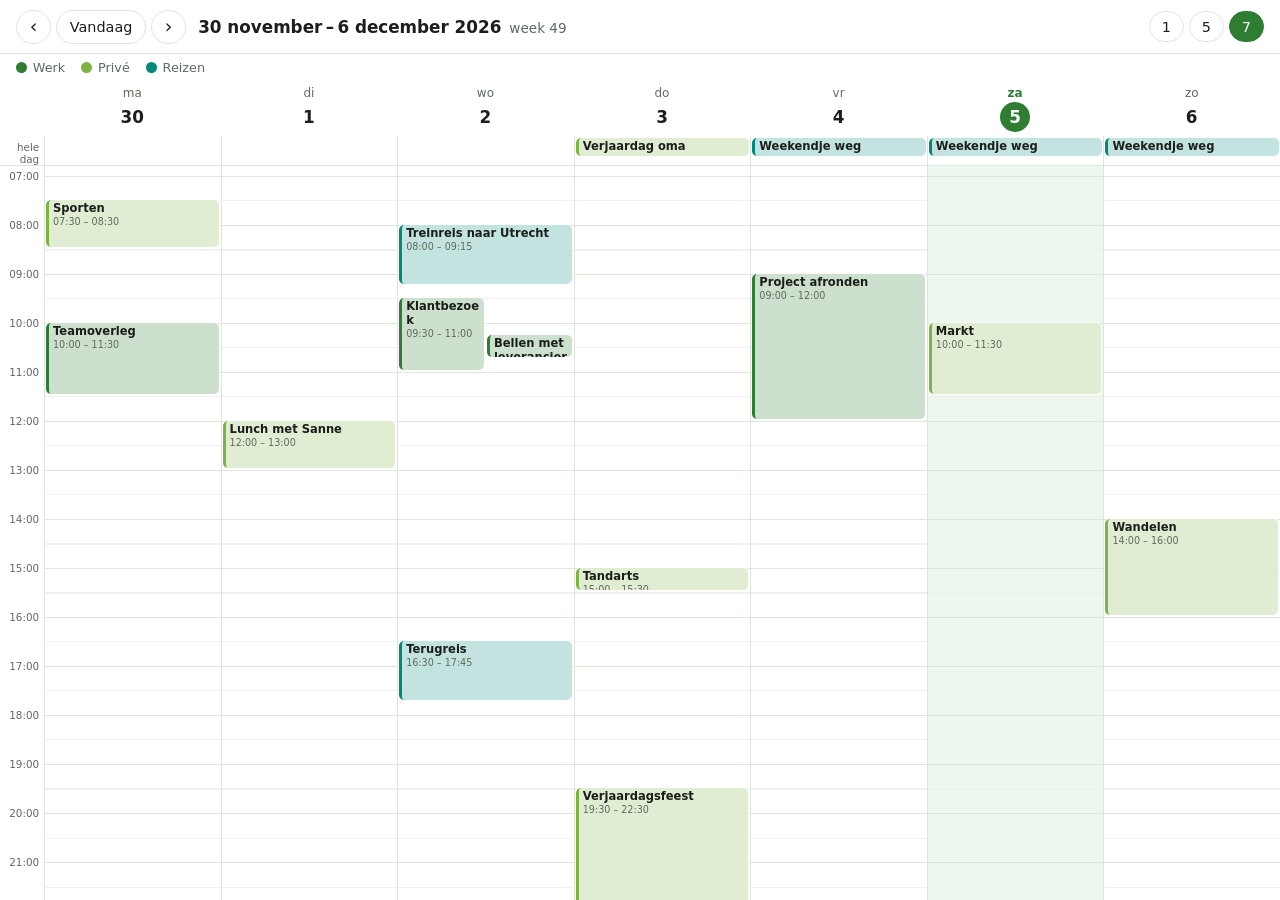
==== index.html @ a8909e8d "Eerste versie: weekweergave met voorbeeldafspraken Co-Authored-By: Claude Opus 5.5 <noreply@anthropi" ====
<!doctype html>
<html lang="nl">
<head>
  <meta charset="utf-8">
  <meta name="viewport" content="width=device-width, initial-scale=1, viewport-fit=cover">
  <title>Mijn Agenda</title>
  <meta name="theme-color" content="#2e7d32" media="(prefers-color-scheme: light)">
  <meta name="theme-color" content="#121512" media="(prefers-color-scheme: dark)">
  <link rel="stylesheet" href="style.css">
</head>
<body>
  <!-- Bovenbalk: navigatie, periode en keuze voor het aantal dagen -->
  <header class="balk">
    <div class="navigatie">
      <button id="vorige" class="knop rond" aria-label="Vorige">&#8249;</button>
      <button id="vandaag" class="knop">Vandaag</button>
      <button id="volgende" class="knop rond" aria-label="Volgende">&#8250;</button>
    </div>
    <div class="periode">
      <h1 id="periode-tekst"></h1>
      <span id="weeknummer"></span>
    </div>
    <div class="weergave" role="group" aria-label="Aantal dagen">
      <button class="knop" data-dagen="1">1</button>
      <button class="knop" data-dagen="5">5</button>
      <button class="knop" data-dagen="7">7</button>
    </div>
  </header>

  <!-- Legenda met de kleuren per categorie -->
  <div id="legenda" class="legenda"></div>

  <!-- Hier tekent app.js de agenda -->
  <main id="agenda"></main>

  <!-- Venster met de details van een afspraak -->
  <dialog id="details">
    <div class="details-kop">
      <span id="details-kleur" class="bolletje"></span>
      <h2 id="details-titel"></h2>
    </div>
    <p id="details-tijd"></p>
    <p id="details-locatie"></p>
    <p id="details-categorie"></p>
    <form method="dialog">
      <button class="knop">Sluiten</button>
    </form>
  </dialog>

  <script src="app.js"></script>
</body>
</html>
---- style.css ----
/* ===== Kleuren (licht) ===== */
:root {
  --groen: #2e7d32;
  --groen-tekst: #ffffff;
  --achtergrond: #ffffff;
  --vlak: #f3f7f3;
  --tekst: #1b1f1b;
  --zacht: #5f6b5f;
  --lijn: #dde5dd;
  --lijn-half: #eef2ee;
  --vandaag: #edf7ee;
  --nu: #d32f2f;
  --tijdbreedte: 2.75rem;
  --uur: 48px; /* hoogte van één uur, app.js past dit aan het scherm aan */
}

/* ===== Kleuren (donker), volgt de instelling van de telefoon ===== */
@media (prefers-color-scheme: dark) {
  :root {
    --groen: #66bb6a;
    --groen-tekst: #0d1f0e;
    --achtergrond: #121512;
    --vlak: #1a1f1a;
    --tekst: #e6ebe6;
    --zacht: #9aa69a;
    --lijn: #2b332b;
    --lijn-half: #1e241e;
    --vandaag: #182a1a;
    --nu: #ef5350;
  }
}

* { box-sizing: border-box; }

html, body { margin: 0; height: 100%; }

body {
  display: flex;
  flex-direction: column;
  height: 100dvh;
  font-family: system-ui, -apple-system, "Segoe UI", Roboto, sans-serif;
  background: var(--achtergrond);
  color: var(--tekst);
}

/* ===== Knoppen ===== */
.knop {
  font: inherit;
  font-size: .9rem;
  padding: .4rem .8rem;
  border: 1px solid var(--lijn);
  border-radius: 999px;
  background: var(--achtergrond);
  color: var(--tekst);
  cursor: pointer;
}
.knop:hover { background: var(--vlak); }
.knop.rond { width: 2.2rem; padding: .4rem 0; font-size: 1.2rem; line-height: 1; }
.knop.actief { background: var(--groen); color: var(--groen-tekst); border-color: var(--groen); }

/* ===== Bovenbalk ===== */
.balk {
  display: flex;
  flex-wrap: wrap;
  align-items: center;
  gap: .5rem .75rem;
  padding: .6rem 1rem;
  border-bottom: 1px solid var(--lijn);
}
.navigatie, .weergave { display: flex; gap: .3rem; }
.weergave .knop { min-width: 2.2rem; padding-inline: .6rem; }
.periode { flex: 1; min-width: 0; display: flex; align-items: baseline; gap: .5rem; }
.periode h1 {
  margin: 0;
  font-size: 1.05rem;
  font-weight: 600;
  white-space: nowrap;
  overflow: hidden;
  text-overflow: ellipsis;
}
#weeknummer { color: var(--zacht); font-size: .85rem; white-space: nowrap; }

/* ===== Legenda ===== */
.legenda {
  display: flex;
  gap: 1rem;
  padding: .35rem 1rem;
  font-size: .8rem;
  color: var(--zacht);
}
.legenda span { display: inline-flex; align-items: center; gap: .35rem; }
.bolletje { width: .7rem; height: .7rem; border-radius: 50%; background: var(--kleur); flex: none; }

/* ===== Agenda: de scrollbare ruimte ===== */
#agenda { flex: 1; overflow-y: auto; position: relative; }

/* Kop en raster delen dezelfde kolommen: tijden + één kolom per dag */
.kop, .raster {
  display: grid;
  grid-template-columns: var(--tijdbreedte) repeat(var(--dagen), minmax(0, 1fr));
}

/* De kop (dagen + hele-dag-strook) blijft bovenaan staan tijdens scrollen */
.kop {
  position: sticky;
  top: 0;
  z-index: 3;
  background: var(--achtergrond);
  border-bottom: 1px solid var(--lijn);
}
.dagnaam {
  text-align: center;
  padding: .35rem 0 .25rem;
  font-size: .75rem;
  color: var(--zacht);
  text-transform: lowercase;
}
.dagnaam b {
  display: block;
  margin: .1rem auto 0;
  width: 1.9rem;
  height: 1.9rem;
  line-height: 1.9rem;
  border-radius: 50%;
  font-size: 1.05rem;
  color: var(--tekst);
}
.dagnaam.vandaag { color: var(--groen); font-weight: 600; }
.dagnaam.vandaag b { background: var(--groen); color: var(--groen-tekst); }

.hoek { font-size: .65rem; color: var(--zacht); text-align: right; padding: .3rem .3rem 0 0; }

.heledag {
  min-height: 1.6rem;
  padding: 2px 1px;
  border-left: 1px solid var(--lijn);
  display: flex;
  flex-direction: column;
  gap: 2px;
  min-width: 0;
}

/* ===== Het raster met de uren ===== */
.raster { height: calc(24 * var(--uur)); }
.tijden { position: relative; }
.tijd {
  position: absolute;
  right: .3rem;
  transform: translateY(-50%);
  font-size: .65rem;
  color: var(--zacht);
}
.dag {
  position: relative;
  border-left: 1px solid var(--lijn);
  /* hele uren als lijn, halve uren als lichtere lijn */
  background-image:
    repeating-linear-gradient(to bottom, var(--lijn) 0 1px, transparent 1px var(--uur)),
    repeating-linear-gradient(to bottom, transparent 0 calc(var(--uur) / 2), var(--lijn-half) calc(var(--uur) / 2) calc(var(--uur) / 2 + 1px), transparent calc(var(--uur) / 2 + 1px) var(--uur));
}
.dag.vandaag { background-color: var(--vandaag); }

/* Rode lijn voor het huidige tijdstip */
.nu {
  position: absolute;
  left: 0;
  right: 0;
  height: 2px;
  background: var(--nu);
  z-index: 2;
  pointer-events: none;
}
.nu::before {
  content: "";
  position: absolute;
  left: -5px;
  top: -4px;
  width: 10px;
  height: 10px;
  border-radius: 50%;
  background: var(--nu);
}

/* ===== Afspraken ===== */
.afspraak {
  font: inherit;
  text-align: left;
  border: 0;
  border-left: 3px solid var(--kleur);
  border-radius: 5px;
  background: color-mix(in srgb, var(--kleur) 24%, var(--achtergrond));
  color: var(--tekst);
  font-size: .72rem;
  line-height: 1.2;
  padding: 2px 4px;
  overflow: hidden;
  cursor: pointer;
  min-width: 0;
  display: flex;
  flex-direction: column;
  justify-content: flex-start;
  hyphens: auto;
}
.afspraak:hover { background: color-mix(in srgb, var(--kleur) 38%, var(--achtergrond)); }
.afspraak strong { display: block; font-weight: 600; overflow-wrap: anywhere; }
.afspraak small { display: block; color: var(--zacht); }

.raster .afspraak {
  position: absolute;
  z-index: 1;
  box-shadow: 0 0 0 1px var(--achtergrond); /* dun randje tussen afspraken naast elkaar */
}

.heledag .afspraak {
  white-space: nowrap;
  text-overflow: ellipsis;
  font-weight: 600;
}

/* ===== Venster met details ===== */
dialog {
  border: 0;
  border-radius: 14px;
  padding: 1.2rem 1.4rem;
  width: min(92vw, 24rem);
  background: var(--achtergrond);
  color: var(--tekst);
  box-shadow: 0 10px 40px rgba(0, 0, 0, .3);
}
dialog::backdrop { background: rgba(0, 0, 0, .35); }
.details-kop { display: flex; align-items: center; gap: .6rem; }
.details-kop .bolletje { width: .9rem; height: .9rem; }
dialog h2 { margin: 0; font-size: 1.15rem; }
dialog p { margin: .5rem 0; color: var(--zacht); }
dialog p:empty { display: none; }
dialog form { text-align: right; margin-top: 1rem; }

/* ===== Smalle schermen (telefoon) ===== */
@media (max-width: 600px) {
  .balk { padding: .5rem .6rem; }
  .periode { order: 3; flex-basis: 100%; }
  .weergave { margin-left: auto; }
  .legenda { padding: .25rem .6rem; }
  :root { --tijdbreedte: 2.3rem; }
  .afspraak { font-size: .66rem; padding: 1px 2px; }
}
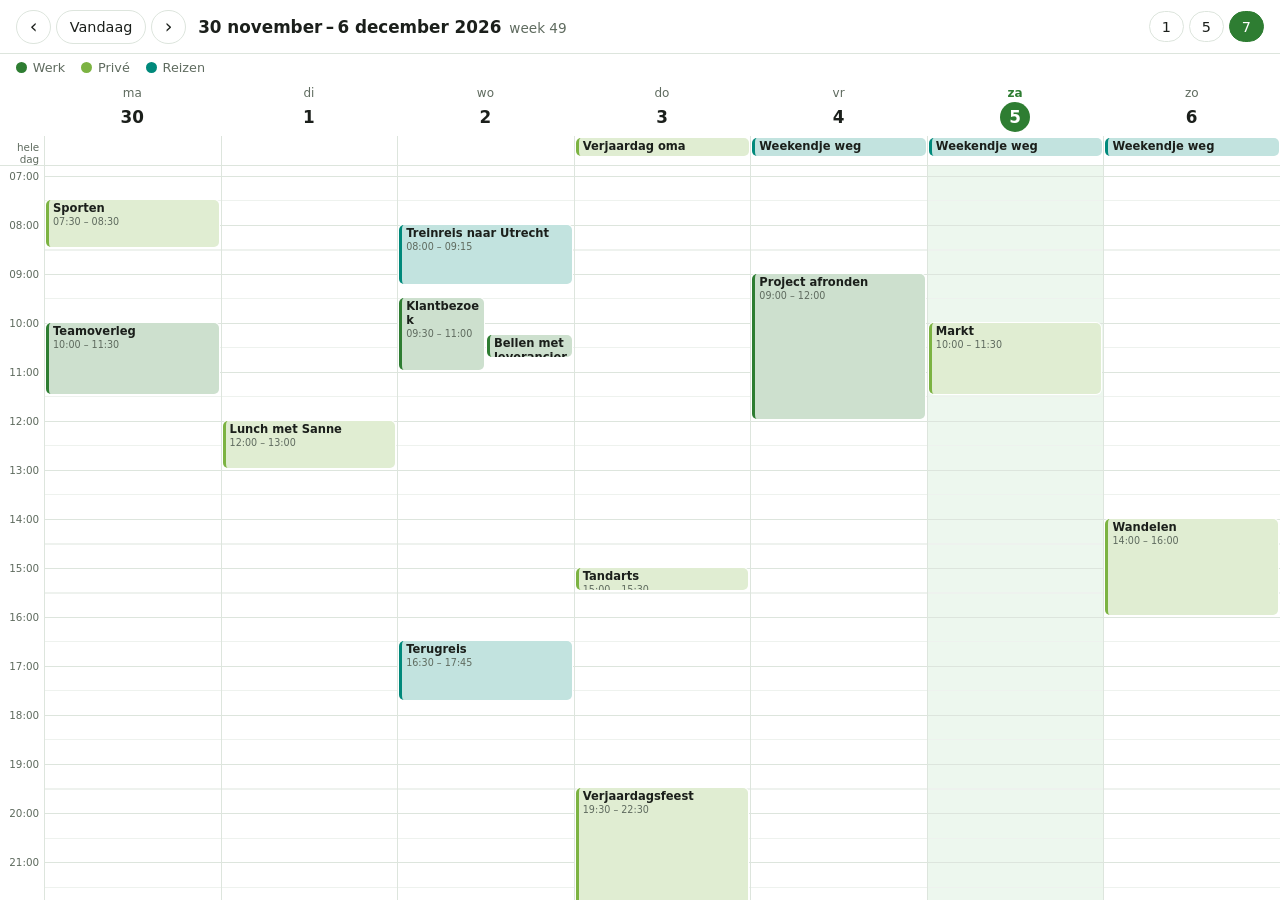
==== commit c16d6c2b: "App installeerbaar gemaakt (PWA) met groen icoon Co-Authored-By: Claude Opus 5.5 <noreply@anthropic." ====
--- a/index.html
+++ b/index.html
@@ -7,6 +7,9 @@
   <meta name="theme-color" content="#2e7d32" media="(prefers-color-scheme: light)">
   <meta name="theme-color" content="#121512" media="(prefers-color-scheme: dark)">
   <link rel="stylesheet" href="style.css">
+  <link rel="manifest" href="manifest.webmanifest">
+  <link rel="icon" href="iconen/icoon.svg" type="image/svg+xml">
+  <link rel="apple-touch-icon" href="iconen/apple-touch-icon.png">
 </head>
 <body>
   <!-- Bovenbalk: navigatie, periode en keuze voor het aantal dagen -->
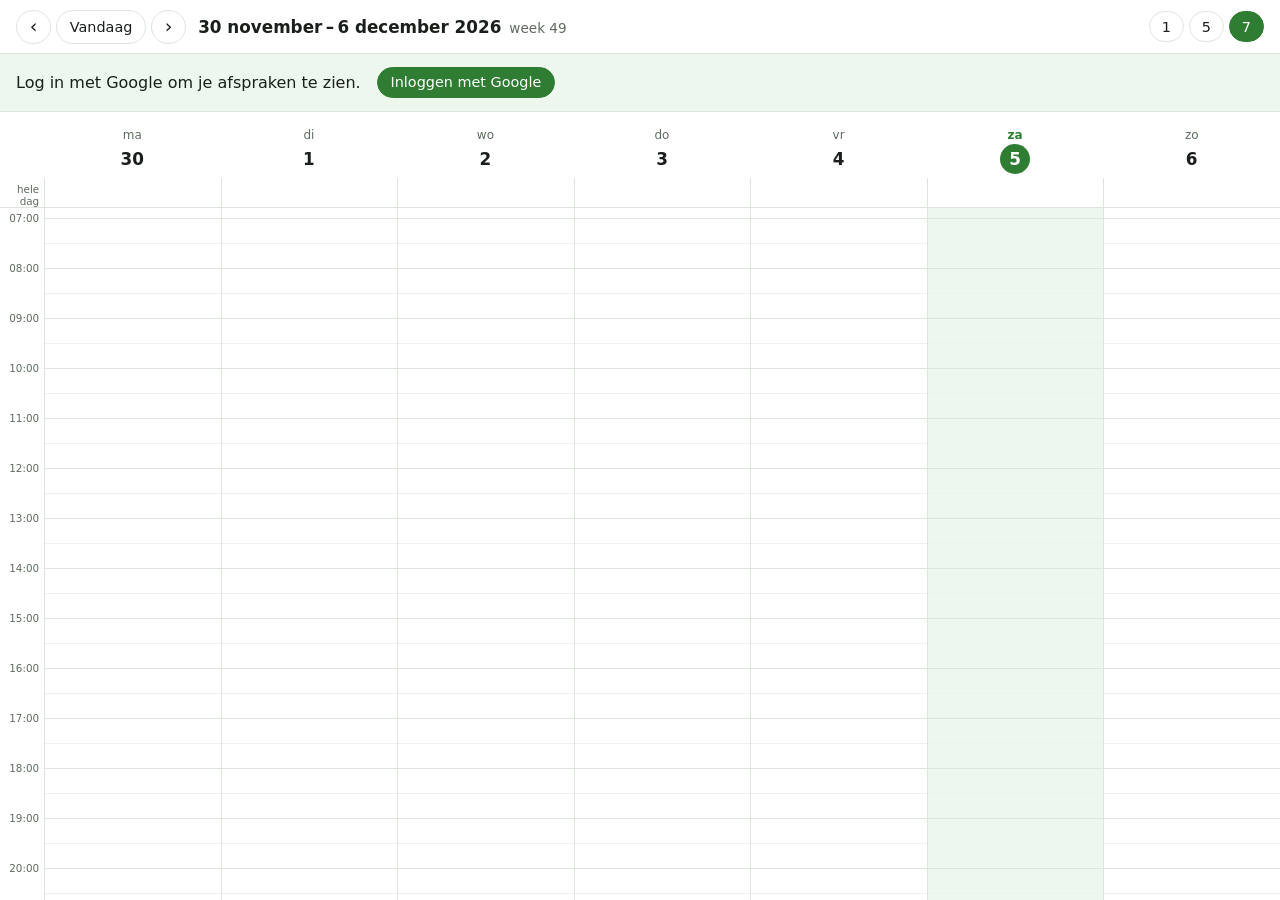
==== commit d240f713: "Inloggen met Google en afspraken uit Google Agenda tonen Co-Authored-By: Claude Opus 5.5 <noreply@an" ====
--- a/index.html
+++ b/index.html
@@ -30,8 +30,19 @@
     </div>
   </header>
 
-  <!-- Legenda met de kleuren per categorie -->
-  <div id="legenda" class="legenda"></div>
+  <!-- Verschijnt als je (nog) niet bent ingelogd -->
+  <div id="inlogbalk" class="inlogbalk" hidden>
+    <p>Log in met Google om je afspraken te zien.</p>
+    <button id="inloggen" class="knop actief">Inloggen met Google</button>
+    <p id="inlogmelding" class="melding"></p>
+  </div>
+
+  <!-- Legenda met je agenda's, laadstatus en uitlogknop -->
+  <div class="legenda">
+    <div id="legenda-agendas" class="legenda-agendas"></div>
+    <span id="status" class="status"></span>
+    <button id="uitloggen" class="tekstknop" hidden>Uitloggen</button>
+  </div>
 
   <!-- Hier tekent app.js de agenda -->
   <main id="agenda"></main>
@@ -44,12 +55,14 @@
     </div>
     <p id="details-tijd"></p>
     <p id="details-locatie"></p>
-    <p id="details-categorie"></p>
+    <p id="details-agenda"></p>
     <form method="dialog">
       <button class="knop">Sluiten</button>
     </form>
   </dialog>
 
+  <script src="https://accounts.google.com/gsi/client" async></script>
+  <script src="google.js"></script>
   <script src="app.js"></script>
 </body>
 </html>
--- a/style.css
+++ b/style.css
@@ -80,15 +80,42 @@
 }
 #weeknummer { color: var(--zacht); font-size: .85rem; white-space: nowrap; }
 
+/* ===== Inlogbalk ===== */
+.inlogbalk {
+  display: flex;
+  flex-wrap: wrap;
+  align-items: center;
+  gap: .5rem 1rem;
+  padding: .8rem 1rem;
+  background: var(--vandaag);
+  border-bottom: 1px solid var(--lijn);
+}
+.inlogbalk[hidden] { display: none; }
+.inlogbalk p { margin: 0; }
+.melding { color: var(--nu); font-size: .85rem; }
+.melding:empty { display: none; }
+
 /* ===== Legenda ===== */
 .legenda {
   display: flex;
-  gap: 1rem;
+  align-items: center;
+  gap: .5rem 1rem;
   padding: .35rem 1rem;
   font-size: .8rem;
   color: var(--zacht);
 }
-.legenda span { display: inline-flex; align-items: center; gap: .35rem; }
+.legenda-agendas { display: flex; flex-wrap: wrap; gap: .25rem 1rem; flex: 1; min-width: 0; }
+.legenda-agendas span { display: inline-flex; align-items: center; gap: .35rem; }
+.status.fout { color: var(--nu); }
+.tekstknop {
+  font: inherit;
+  background: none;
+  border: 0;
+  padding: 0;
+  color: var(--groen);
+  cursor: pointer;
+  text-decoration: underline;
+}
 .bolletje { width: .7rem; height: .7rem; border-radius: 50%; background: var(--kleur); flex: none; }
 
 /* ===== Agenda: de scrollbare ruimte ===== */
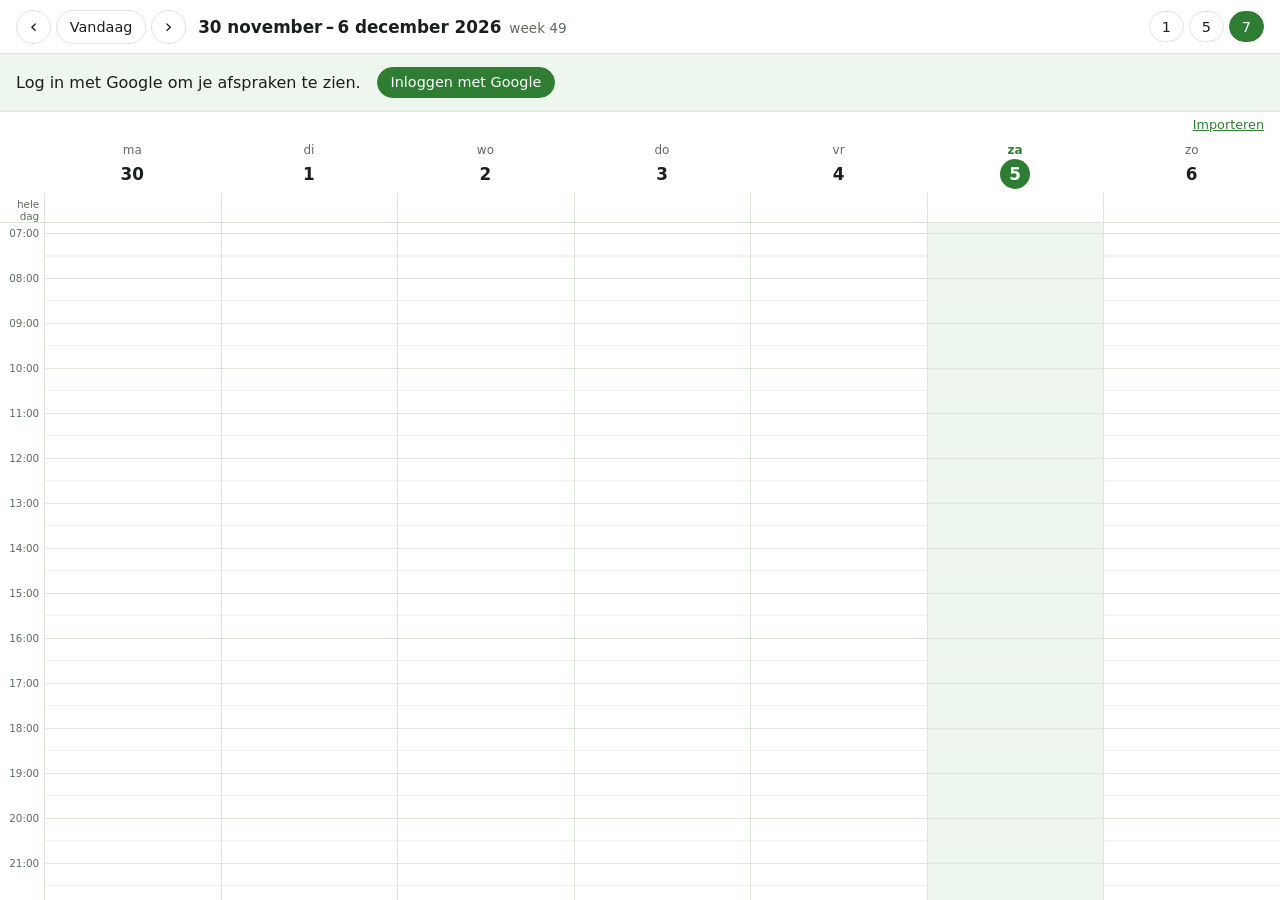
==== commit 95e259ca: "Importeerhulp ronde 1: overzicht van het Outlook .ics-bestand Co-Authored-By: Claude Opus 5.5 <norep" ====
--- a/index.html
+++ b/index.html
@@ -41,6 +41,7 @@
   <div class="legenda">
     <div id="legenda-agendas" class="legenda-agendas"></div>
     <span id="status" class="status"></span>
+    <a href="importeren.html" class="tekstknop">Importeren</a>
     <button id="uitloggen" class="tekstknop" hidden>Uitloggen</button>
   </div>
 
--- a/style.css
+++ b/style.css
@@ -271,3 +271,25 @@
   :root { --tijdbreedte: 2.3rem; }
   .afspraak { font-size: .66rem; padding: 1px 2px; }
 }
+
+/* ===== Importeerpagina ===== */
+body.pagina { display: block; height: auto; }
+a.knop { text-decoration: none; }
+.inhoud { max-width: 52rem; margin: 0 auto; padding: 1rem; }
+.inhoud h2 { font-size: 1.15rem; margin: 1rem 0 .5rem; }
+.inhoud h3 { font-size: 1rem; margin: 1.5rem 0 .25rem; }
+.zacht { color: var(--zacht); font-size: .9rem; }
+.bestandknop { display: inline-block; margin: .5rem 0; }
+.bestandknop input { display: none; }
+.voortgang { height: .6rem; border-radius: 999px; background: var(--vlak); overflow: hidden; margin: .75rem 0; }
+.voortgang[hidden] { display: none; }
+#voortgang-balk { height: 100%; width: 0; background: var(--groen); transition: width .2s; }
+.kaarten { display: grid; grid-template-columns: repeat(auto-fill, minmax(9rem, 1fr)); gap: .6rem; }
+.kaart { background: var(--vlak); border-radius: 12px; padding: .7rem .8rem; }
+.kaart b { display: block; font-size: 1.3rem; }
+.kaart span { color: var(--zacht); font-size: .8rem; }
+.tabel-ruimte { overflow-x: auto; }
+.inhoud table { border-collapse: collapse; font-size: .85rem; min-width: 100%; }
+.inhoud th, .inhoud td { padding: .35rem .6rem; border-bottom: 1px solid var(--lijn); text-align: right; white-space: nowrap; }
+.inhoud th:first-child, .inhoud td:first-child { text-align: left; }
+.inhoud th { color: var(--zacht); font-weight: 600; }
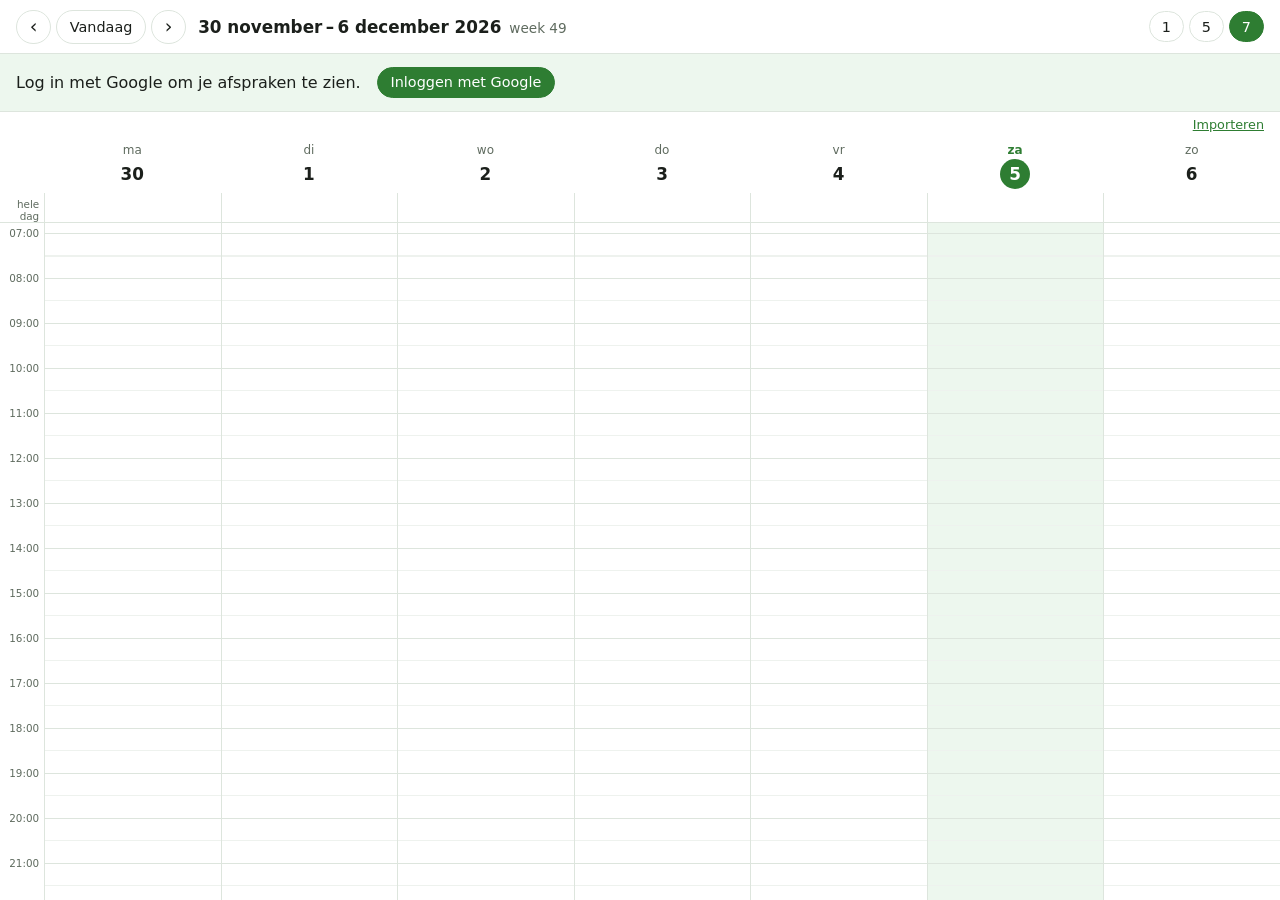
==== commit aeb4be3a: "Bezet en vrij zichtbaar: geblokte dagen gestreept, vrije afspraken licht met rand Co-Authored-By: Cl" ====
--- a/index.html
+++ b/index.html
@@ -57,6 +57,7 @@
     <p id="details-tijd"></p>
     <p id="details-locatie"></p>
     <p id="details-agenda"></p>
+    <p id="details-status"></p>
     <form method="dialog">
       <button class="knop">Sluiten</button>
     </form>
--- a/style.css
+++ b/style.css
@@ -242,6 +242,34 @@
   white-space: nowrap;
   text-overflow: ellipsis;
   font-weight: 600;
+  display: block;
+}
+
+/* Bezet, hele dag: vol gekleurd blok */
+.heledag .afspraak:not(.vrij) {
+  background: var(--kleur);
+  color: var(--tekstkleur, #fff);
+}
+.heledag .afspraak:not(.vrij):hover { filter: brightness(1.08); }
+
+/* Vrij (alleen ter herinnering): lichte achtergrond met gekleurd randje */
+.afspraak.vrij,
+.afspraak.vrij:hover {
+  background: var(--achtergrond);
+  box-shadow: inset 0 0 0 1px var(--kleur);
+}
+.afspraak.vrij:hover { background: color-mix(in srgb, var(--kleur) 10%, var(--achtergrond)); }
+.raster .afspraak.vrij { box-shadow: inset 0 0 0 1px var(--kleur), 0 0 0 1px var(--achtergrond); }
+
+/* Dag die geblokt is door een hele-dag-afspraak op "bezet": schuine strepen */
+.dag.geblokt::before {
+  content: "";
+  position: absolute;
+  inset: 0;
+  pointer-events: none;
+  background: repeating-linear-gradient(135deg,
+    color-mix(in srgb, var(--kleur) 16%, transparent) 0 6px,
+    transparent 6px 14px);
 }
 
 /* ===== Venster met details ===== */
@@ -283,7 +311,12 @@
 .bestandknop input { display: none; }
 .voortgang { height: .6rem; border-radius: 999px; background: var(--vlak); overflow: hidden; margin: .75rem 0; }
 .voortgang[hidden] { display: none; }
-#voortgang-balk { height: 100%; width: 0; background: var(--groen); transition: width .2s; }
+.voortgang > div { height: 100%; width: 0; background: var(--groen); transition: width .2s; }
+.uitleg { padding-left: 1.2rem; }
+.uitleg li { margin: .25rem 0; }
+#vanaf { font: inherit; padding: .3rem .5rem; margin-left: .4rem; border: 1px solid var(--lijn); border-radius: 8px; background: var(--achtergrond); color: var(--tekst); }
+#start { margin-top: .5rem; }
+#start:disabled { opacity: .5; cursor: default; }
 .kaarten { display: grid; grid-template-columns: repeat(auto-fill, minmax(9rem, 1fr)); gap: .6rem; }
 .kaart { background: var(--vlak); border-radius: 12px; padding: .7rem .8rem; }
 .kaart b { display: block; font-size: 1.3rem; }
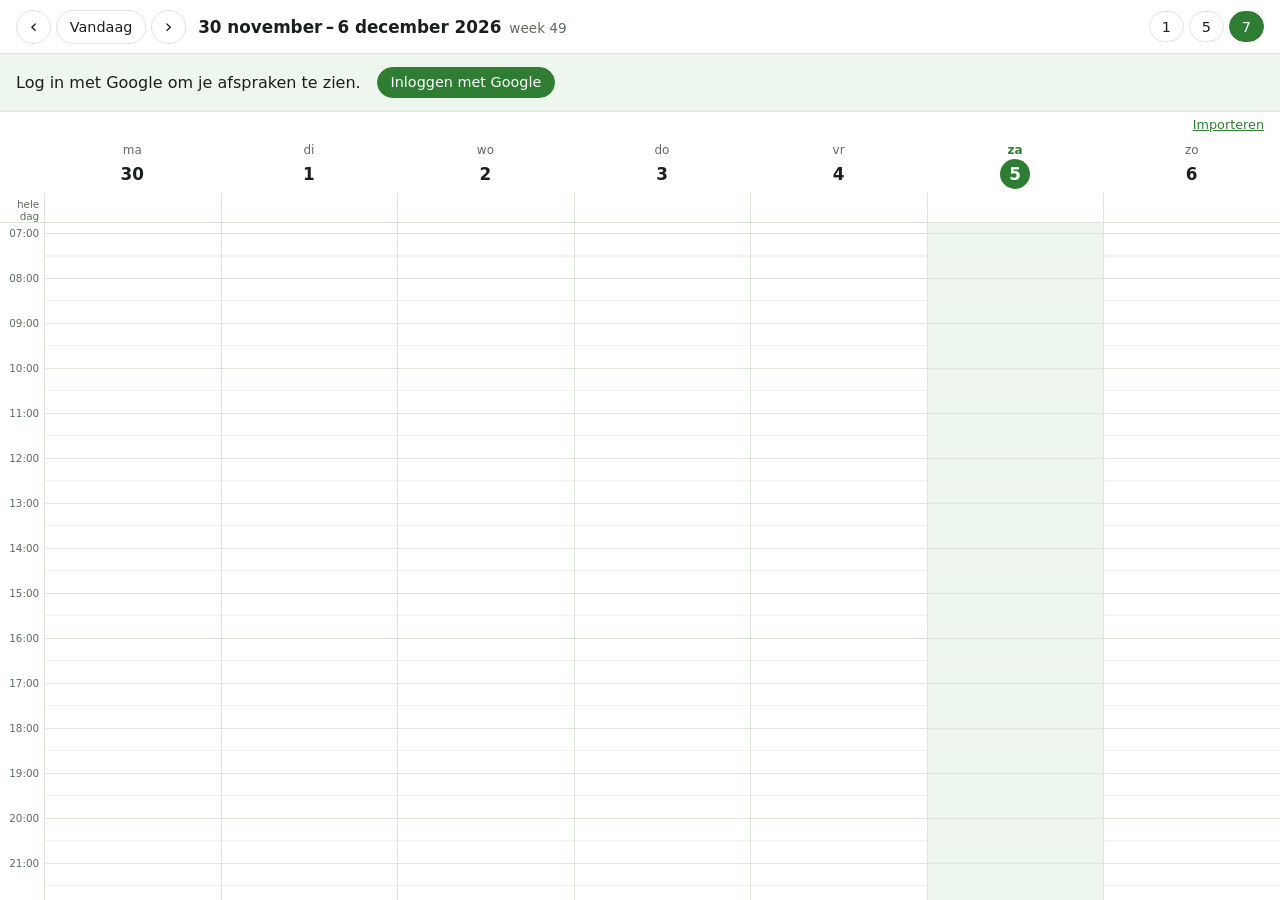
==== commit 5084921c: "Afspraken toevoegen, aanpassen en verwijderen vanuit de app Co-Authored-By: Claude Opus 5.5 <noreply" ====
--- a/index.html
+++ b/index.html
@@ -48,6 +48,9 @@
   <!-- Hier tekent app.js de agenda -->
   <main id="agenda"></main>
 
+  <!-- Knop om een nieuwe afspraak te maken -->
+  <button id="nieuw" class="plusknop" aria-label="Nieuwe afspraak" hidden>+</button>
+
   <!-- Venster met de details van een afspraak -->
   <dialog id="details">
     <div class="details-kop">
@@ -55,16 +58,104 @@
       <h2 id="details-titel"></h2>
     </div>
     <p id="details-tijd"></p>
+    <p id="details-herhaling"></p>
     <p id="details-locatie"></p>
     <p id="details-agenda"></p>
     <p id="details-status"></p>
-    <form method="dialog">
-      <button class="knop">Sluiten</button>
+    <p id="details-notitie" class="notitie"></p>
+    <div class="knoppen">
+      <button id="details-verwijderen" class="knop gevaar">Verwijderen</button>
+      <button id="details-bewerken" class="knop">Bewerken</button>
+      <button id="details-sluiten" class="knop actief">Sluiten</button>
+    </div>
+  </dialog>
+
+  <!-- Formulier voor een nieuwe of aangepaste afspraak -->
+  <dialog id="formulier" class="formulier">
+    <form id="afspraak-formulier" novalidate>
+      <h2 id="formulier-titel">Nieuwe afspraak</h2>
+
+      <label class="veld">Titel
+        <input id="f-titel" type="text" autocomplete="off" required>
+      </label>
+
+      <label class="schakel">
+        <input id="f-heledag" type="checkbox"> Hele dag
+      </label>
+
+      <div class="rij">
+        <label class="veld">Begin
+          <input id="f-startdatum" type="date" required>
+        </label>
+        <label class="veld tijdveld">&nbsp;
+          <input id="f-starttijd" type="time" step="300">
+        </label>
+      </div>
+      <div class="rij">
+        <label class="veld">Eind
+          <input id="f-einddatum" type="date" required>
+        </label>
+        <label class="veld tijdveld">&nbsp;
+          <input id="f-eindtijd" type="time" step="300">
+        </label>
+      </div>
+
+      <div class="rij">
+        <label class="veld">Agenda
+          <select id="f-agenda"></select>
+        </label>
+        <label class="veld">Weergeven als
+          <select id="f-status">
+            <option value="bezet">Bezet</option>
+            <option value="vrij">Vrij</option>
+          </select>
+        </label>
+      </div>
+
+      <div class="rij">
+        <label class="veld">Herhalen
+          <select id="f-herhaling">
+            <option value="geen">Niet</option>
+            <option value="dagelijks">Elke dag</option>
+            <option value="werkdagen">Elke werkdag (ma–vr)</option>
+            <option value="wekelijks">Elke week</option>
+            <option value="maandelijks">Elke maand</option>
+            <option value="jaarlijks">Elk jaar</option>
+            <option value="anders" hidden>Zoals ingesteld in Google</option>
+          </select>
+        </label>
+        <label class="veld" id="f-tot-veld">Tot en met (optioneel)
+          <input id="f-tot" type="date">
+        </label>
+      </div>
+
+      <label class="veld">Locatie
+        <input id="f-locatie" type="text" autocomplete="off">
+      </label>
+
+      <label class="veld">Notitie
+        <textarea id="f-notitie" rows="3"></textarea>
+      </label>
+
+      <p id="f-melding" class="melding"></p>
+
+      <div class="knoppen">
+        <button type="button" id="f-annuleren" class="knop">Annuleren</button>
+        <button type="submit" id="f-opslaan" class="knop actief">Opslaan</button>
+      </div>
     </form>
+  </dialog>
+
+  <!-- Vraagvenster, bijv. "Weet je het zeker?" of "Alleen deze keer of alle keren?" -->
+  <dialog id="vraag">
+    <h2 id="vraag-titel"></h2>
+    <p id="vraag-tekst"></p>
+    <div id="vraag-knoppen" class="knoppen"></div>
   </dialog>
 
   <script src="https://accounts.google.com/gsi/client" async></script>
   <script src="google.js"></script>
   <script src="app.js"></script>
+  <script src="bewerken.js"></script>
 </body>
 </html>
--- a/style.css
+++ b/style.css
@@ -1,5 +1,6 @@
 /* ===== Kleuren (licht) ===== */
 :root {
+  color-scheme: light dark; /* knoppen van de browser zelf (datum, vinkje) volgen licht/donker */
   --groen: #2e7d32;
   --groen-tekst: #ffffff;
   --achtergrond: #ffffff;
@@ -32,6 +33,9 @@
 
 * { box-sizing: border-box; }
 
+/* Verborgen is écht verborgen, ook als een element een eigen 'display' heeft */
+[hidden] { display: none !important; }
+
 html, body { margin: 0; height: 100%; }
 
 body {
@@ -261,15 +265,13 @@
 .afspraak.vrij:hover { background: color-mix(in srgb, var(--kleur) 10%, var(--achtergrond)); }
 .raster .afspraak.vrij { box-shadow: inset 0 0 0 1px var(--kleur), 0 0 0 1px var(--achtergrond); }
 
-/* Dag die geblokt is door een hele-dag-afspraak op "bezet": schuine strepen */
+/* Dag die geblokt is door een hele-dag-afspraak op "bezet": de hele kolom is gevuld */
 .dag.geblokt::before {
   content: "";
   position: absolute;
   inset: 0;
   pointer-events: none;
-  background: repeating-linear-gradient(135deg,
-    color-mix(in srgb, var(--kleur) 16%, transparent) 0 6px,
-    transparent 6px 14px);
+  background: color-mix(in srgb, var(--kleur) 45%, var(--achtergrond));
 }
 
 /* ===== Venster met details ===== */
@@ -288,7 +290,54 @@
 dialog h2 { margin: 0; font-size: 1.15rem; }
 dialog p { margin: .5rem 0; color: var(--zacht); }
 dialog p:empty { display: none; }
-dialog form { text-align: right; margin-top: 1rem; }
+dialog .notitie { white-space: pre-line; color: var(--tekst); font-size: .9rem; max-height: 12rem; overflow: auto; }
+
+/* Rij met knoppen onderin een venster */
+.knoppen { display: flex; flex-wrap: wrap; justify-content: flex-end; gap: .5rem; margin-top: 1rem; }
+.knop.gevaar { color: var(--nu); border-color: color-mix(in srgb, var(--nu) 40%, var(--lijn)); }
+.knop:disabled { opacity: .6; cursor: default; }
+
+/* Ronde +knop rechtsonder */
+.plusknop {
+  position: fixed;
+  right: max(1rem, env(safe-area-inset-right));
+  bottom: max(1rem, env(safe-area-inset-bottom));
+  z-index: 5;
+  width: 3.5rem;
+  height: 3.5rem;
+  border-radius: 50%;
+  border: 0;
+  background: var(--groen);
+  color: var(--groen-tekst);
+  font-size: 2rem;
+  line-height: 1;
+  box-shadow: 0 4px 14px rgba(0, 0, 0, .3);
+  cursor: pointer;
+}
+
+/* Formulier voor een afspraak */
+dialog.formulier { width: min(94vw, 30rem); max-height: 92dvh; overflow: auto; }
+.formulier h2 { margin-bottom: .75rem; }
+.veld { display: flex; flex-direction: column; gap: .2rem; margin: .5rem 0; font-size: .8rem; color: var(--zacht); flex: 1; min-width: 0; }
+.veld input, .veld select, .veld textarea {
+  font: inherit;
+  font-size: 1rem;
+  color: var(--tekst);
+  background: var(--achtergrond);
+  border: 1px solid var(--lijn);
+  border-radius: 8px;
+  padding: .45rem .55rem;
+  width: 100%;
+  min-width: 0;
+}
+.veld input:focus, .veld select:focus, .veld textarea:focus { outline: 2px solid var(--groen); outline-offset: -1px; }
+.veld textarea { resize: vertical; }
+.veld select:disabled { opacity: .6; }
+.rij { display: flex; gap: .6rem; }
+.tijdveld { flex: 0 0 7.5rem; }
+.schakel { display: flex; align-items: center; gap: .5rem; margin: .5rem 0; }
+.schakel input { width: 1.2rem; height: 1.2rem; accent-color: var(--groen); }
+.formulier .melding .tekstknop { margin-left: .3rem; }
 
 /* ===== Smalle schermen (telefoon) ===== */
 @media (max-width: 600px) {
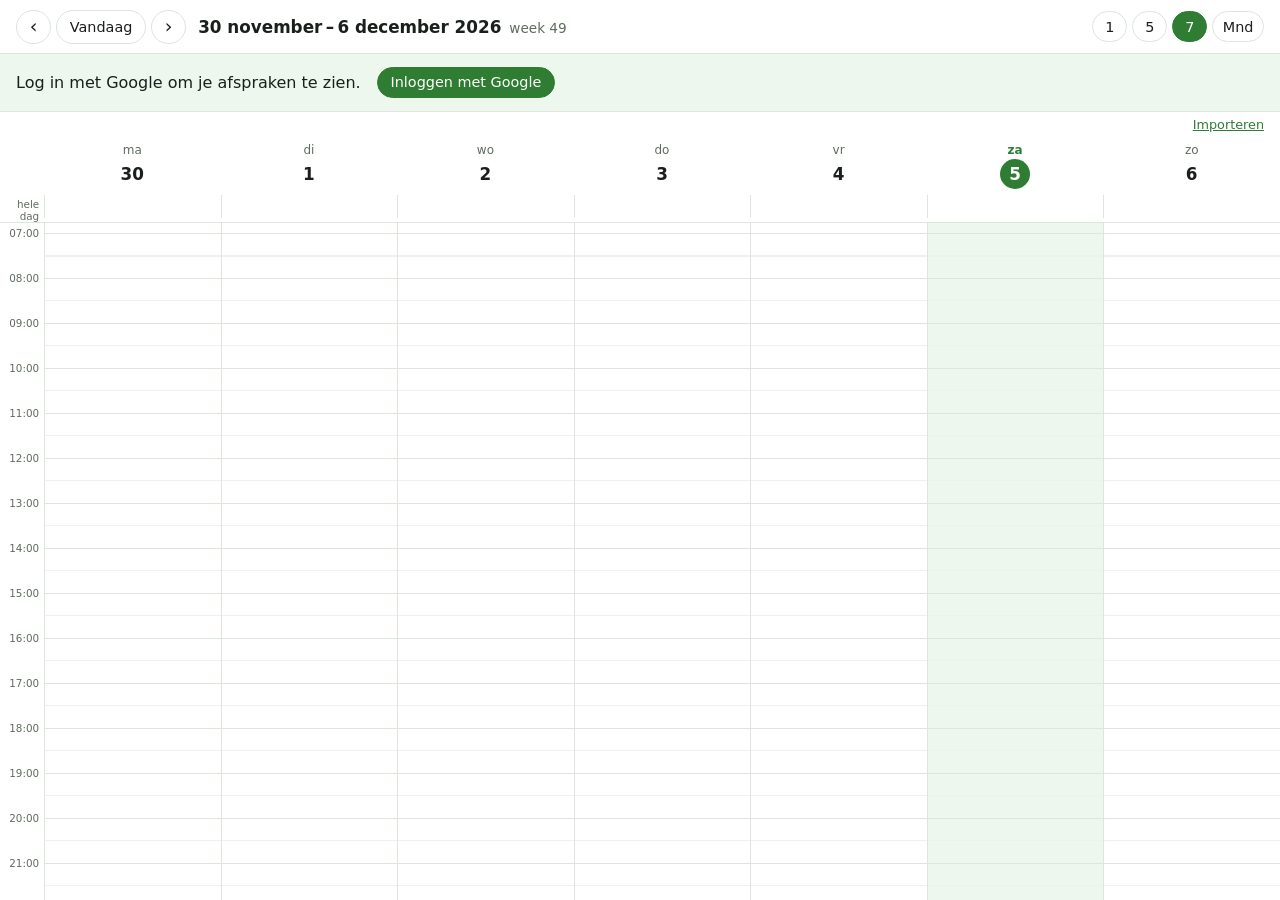
==== commit 49a1370c: "Meerdaagse afspraken als doorlopende balk en een maandweergave Co-Authored-By: Claude Opus 5.5 <nore" ====
--- a/index.html
+++ b/index.html
@@ -24,9 +24,10 @@
       <span id="weeknummer"></span>
     </div>
     <div class="weergave" role="group" aria-label="Aantal dagen">
-      <button class="knop" data-dagen="1">1</button>
-      <button class="knop" data-dagen="5">5</button>
-      <button class="knop" data-dagen="7">7</button>
+      <button class="knop" data-weergave="1">1</button>
+      <button class="knop" data-weergave="5">5</button>
+      <button class="knop" data-weergave="7">7</button>
+      <button class="knop" data-weergave="maand" aria-label="Maand">Mnd</button>
     </div>
   </header>
 
--- a/style.css
+++ b/style.css
@@ -13,6 +13,7 @@
   --nu: #d32f2f;
   --tijdbreedte: 2.75rem;
   --uur: 48px; /* hoogte van één uur, app.js past dit aan het scherm aan */
+  --band: 1.4rem; /* hoogte van een afspraak-band in de hele-dag-strook */
 }
 
 /* ===== Kleuren (donker), volgt de instelling van de telefoon ===== */
@@ -161,14 +162,18 @@
 
 .hoek { font-size: .65rem; color: var(--zacht); text-align: right; padding: .3rem .3rem 0 0; }
 
+.strook {
+  grid-column: 2 / -1;
+  display: grid;
+  grid-template-columns: repeat(var(--dagen), minmax(0, 1fr));
+  row-gap: 2px;
+  padding: 2px 0;
+  min-height: 1.6rem;
+}
 .heledag {
-  min-height: 1.6rem;
-  padding: 2px 1px;
+  grid-row: 1 / -1;
   border-left: 1px solid var(--lijn);
-  display: flex;
-  flex-direction: column;
-  gap: 2px;
-  min-width: 0;
+  cursor: pointer;
 }
 
 /* ===== Het raster met de uren ===== */
@@ -242,19 +247,33 @@
   box-shadow: 0 0 0 1px var(--achtergrond); /* dun randje tussen afspraken naast elkaar */
 }
 
-.heledag .afspraak {
+/* Band: hele-dag- of meerdaagse afspraak, loopt door over de dagen */
+.band {
+  display: block;
+  position: relative;
+  z-index: 1;
+  margin: 0 2px;
+  min-width: 0;
   white-space: nowrap;
+  overflow: hidden;
   text-overflow: ellipsis;
   font-weight: 600;
-  display: block;
-}
-
-/* Bezet, hele dag: vol gekleurd blok */
-.heledag .afspraak:not(.vrij) {
+  line-height: calc(var(--band) - 4px);
+  padding-top: 0;
+  padding-bottom: 0;
+}
+.band strong { display: inline; }
+/* begon vóór de getoonde periode / loopt erna nog door: rechte kant + pijltje */
+.band.eerder-begonnen { margin-left: 0; border-top-left-radius: 0; border-bottom-left-radius: 0; }
+.band.eerder-begonnen strong::before { content: "‹ "; }
+.band.later-klaar { margin-right: 0; border-top-right-radius: 0; border-bottom-right-radius: 0; }
+
+/* Bezet: vol gekleurd blok */
+.band:not(.vrij):not(.kort) {
   background: var(--kleur);
   color: var(--tekstkleur, #fff);
 }
-.heledag .afspraak:not(.vrij):hover { filter: brightness(1.08); }
+.band:not(.vrij):not(.kort):hover { filter: brightness(1.08); }
 
 /* Vrij (alleen ter herinnering): lichte achtergrond met gekleurd randje */
 .afspraak.vrij,
@@ -375,3 +394,79 @@
 .inhoud th, .inhoud td { padding: .35rem .6rem; border-bottom: 1px solid var(--lijn); text-align: right; white-space: nowrap; }
 .inhoud th:first-child, .inhoud td:first-child { text-align: left; }
 .inhoud th { color: var(--zacht); font-weight: 600; }
+
+/* ===== Maandweergave ===== */
+#agenda.maandweergave { overflow: hidden; }
+.maand { display: flex; flex-direction: column; height: 100%; }
+.maand-kop {
+  display: grid;
+  grid-template-columns: repeat(7, minmax(0, 1fr));
+  border-bottom: 1px solid var(--lijn);
+}
+.maand-kop div { text-align: center; font-size: .75rem; color: var(--zacht); padding: .3rem 0; }
+.maand-weken { flex: 1; display: grid; min-height: 0; }
+.maand-week {
+  display: grid;
+  grid-template-columns: repeat(7, minmax(0, 1fr));
+  border-bottom: 1px solid var(--lijn);
+  overflow: hidden;
+  min-height: 0;
+}
+.maand-dag {
+  grid-row: 1 / -1;
+  border-left: 1px solid var(--lijn);
+  cursor: pointer;
+  min-width: 0;
+}
+.maand-dag:first-child { border-left: 0; }
+.maand-dag.andere-maand { background: var(--vlak); }
+.maand-dag.andere-maand .dagnummer { color: var(--zacht); }
+.maand-dag.vandaag { background: var(--vandaag); }
+.dagnummer {
+  display: block;
+  width: 1.4rem;
+  height: 1.4rem;
+  line-height: 1.4rem;
+  margin: 1px auto 0;
+  text-align: center;
+  border-radius: 50%;
+  font-size: .78rem;
+  font-weight: 600;
+}
+.maand-dag.vandaag .dagnummer { background: var(--groen); color: var(--groen-tekst); }
+.maand-week .band { --band: 18px; font-size: .68rem; margin-top: 1px; margin-bottom: 1px; line-height: 14px; padding: 0 3px; }
+/* korte afspraak (met tijd) in de maand: alleen tekst met een gekleurd bolletje */
+.maand-week .band.kort {
+  background: none;
+  box-shadow: none;
+  border-left: 0;
+  font-weight: 500;
+  padding-left: 2px;
+}
+.maand-week .band.kort strong::before {
+  content: "";
+  display: inline-block;
+  width: .45rem;
+  height: .45rem;
+  border-radius: 50%;
+  background: var(--kleur);
+  margin-right: .2rem;
+  vertical-align: middle;
+}
+.maand-week .band.kort.vrij strong { font-style: italic; font-weight: 400; }
+.maand-week .band.kort:hover { background: var(--vlak); }
+.tijdje { color: var(--zacht); font-weight: 400; }
+.meer {
+  font: inherit;
+  font-size: .68rem;
+  border: 0;
+  background: none;
+  color: var(--zacht);
+  text-align: left;
+  padding: 0 4px;
+  cursor: pointer;
+  z-index: 1;
+}
+@media (max-width: 600px) {
+  .tijdje { display: none; } /* op de telefoon is er geen ruimte voor de tijd */
+}
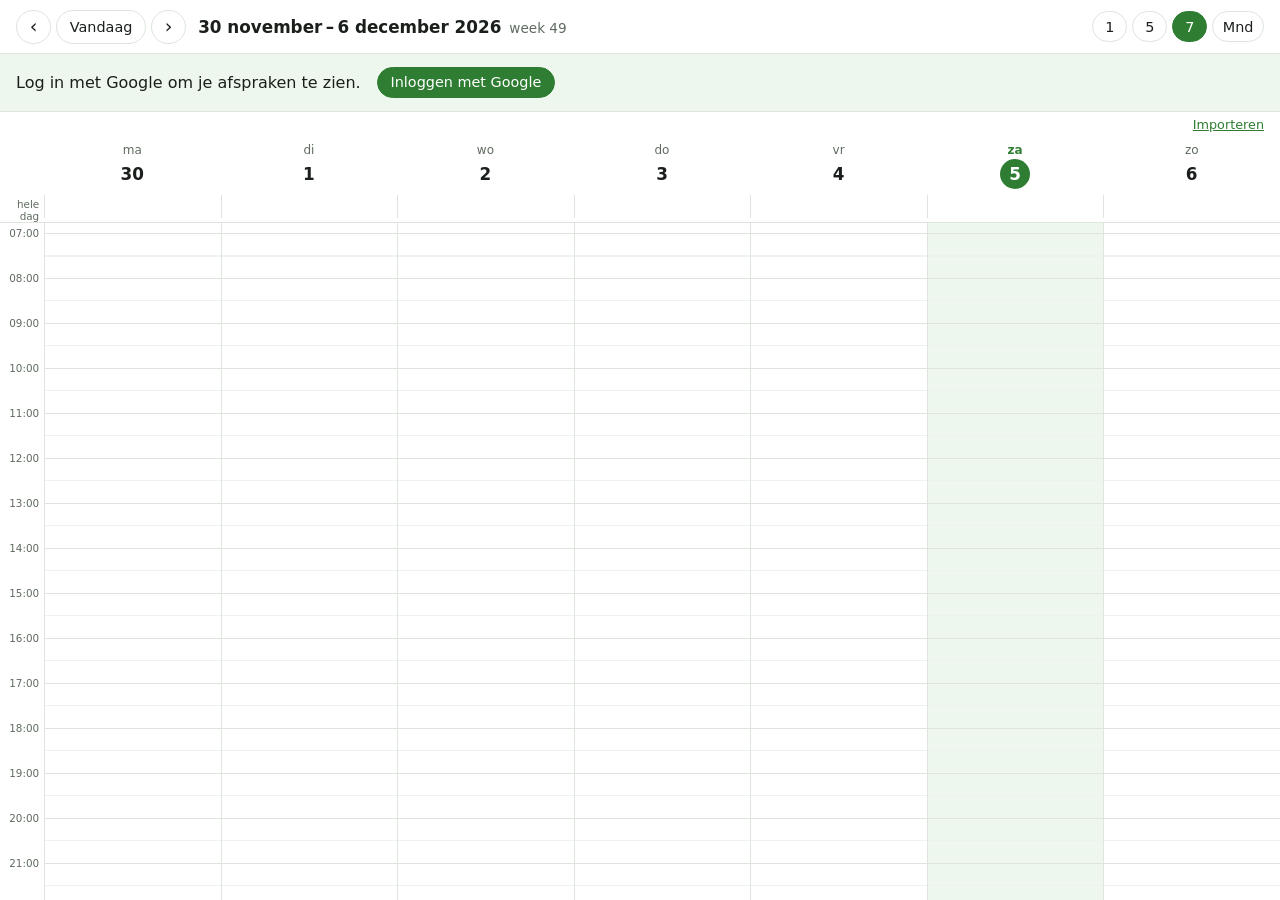
==== commit e515026f: "Automatisch opnieuw inloggen bij de eerste tik na een verlopen inlog Co-Authored-By: Claude Opus 5.5" ====
--- a/index.html
+++ b/index.html
@@ -33,7 +33,7 @@
 
   <!-- Verschijnt als je (nog) niet bent ingelogd -->
   <div id="inlogbalk" class="inlogbalk" hidden>
-    <p>Log in met Google om je afspraken te zien.</p>
+    <p id="inlogtekst">Log in met Google om je afspraken te zien.</p>
     <button id="inloggen" class="knop actief">Inloggen met Google</button>
     <p id="inlogmelding" class="melding"></p>
   </div>
